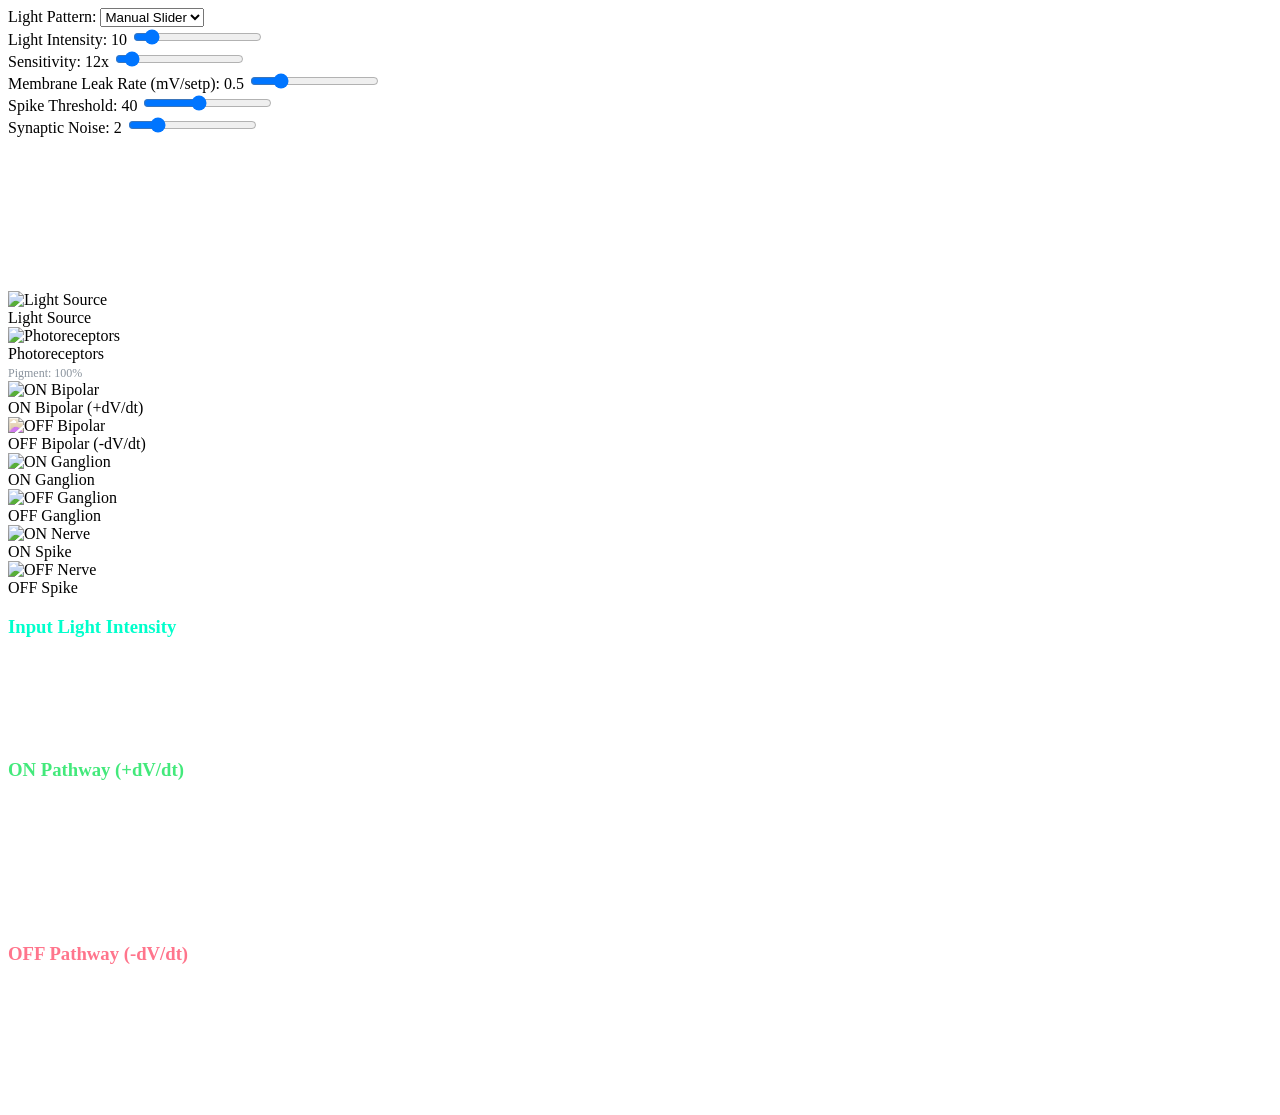
==== index.html @ 1fb70a1e "Create index.html" ====
<!DOCTYPE html>
<html lang="en">
<head>
    <meta charset="UTF-8">
    <meta name="viewport" content="width=device-width, initial-scale=1.0">
    <title>Neuromorphic-Viz | Retinal Dynamics</title>
    <link rel="stylesheet" href="css/styles.css">
</head>
<body>
    <div class="simulation-wrapper">
        <header class="controls">
            <div class="control-group">
                <label for="stimulus-type">Light Pattern:</label>
                <select id="stimulus-type">
                    <option value="manual">Manual Slider</option>
                    <option value="square">Square Wave</option>
                    <option value="sine">Sine Wave</option>
                    <option value="sawtooth">Sawtooth</option>
                </select>
            </div>
            <div class="control-group">
                <label for="intensity">Light Intensity: <span id="intensity-val">10</span></label>
                <input type="range" id="intensity" min="0" max="100" value="10">
            </div>
            <div class="control-group">
                <label for="gain">Sensitivity: <span id="gain-val">12</span>x</label>
                <input type="range" id="gain" min="1" max="50" step="1" value="5">
            </div>
            <div class="control-group">
                <label for="leak">Membrane Leak Rate (mV/setp): <span id="leak-val">0.5</span></label>
                <input type="range" id="leak" min="0" max="10" step="0.1" value="2">
            </div>
            <div class="control-group">
                <label for="threshold">Spike Threshold: <span id="threshold-val">40</span></label>
                <input type="range" id="threshold" min="30" max="150" value="80">
            </div>
            <div class="control-group">
                <label for="noise">Synaptic Noise: <span id="noise-val">2</span></label>
                <input type="range" id="noise" min="0" max="10" step="0.5" value="2">
            </div>
        </header>

        <main class="pipeline-container">
            <svg id="connection-lines" class="overlay-svg" xmlns="http://www.w3.org/2000/svg"></svg>

            <!-- Column 1 & 2 -->
            <div class="node source-node" id="node-led">
                <img src=".assets/bulb.jpg" alt="Light Source" id="img-led">
                <div class="label">Light Source</div>
            </div>
            
            <div class="node receptor-node" id="node-photoreceptor">
                <div class="fx-container" id="fx-photo"></div>
                <img src=".assets/photoreceptor_cells.jpg" alt="Photoreceptors" id="img-photo">
                <div class="label">Photoreceptors<br><span id="rhodopsin-val" style="color: #8b949e; font-size: 0.75rem;">Pigment: 100%</span></div>
            </div>

            <!-- Column 3 -->
            <div class="column-split">
                <div class="node bipolar-node" id="node-bipolar-on">
                    <img src=".assets/bipolar_cell.svg" alt="ON Bipolar" id="img-bipolar-on">
                    <div class="label">ON Bipolar (+dV/dt)</div>
                </div>
                <div class="node bipolar-node" id="node-bipolar-off">
                    <img src=".assets/bipolar_cell.svg" alt="OFF Bipolar" id="img-bipolar-off" style="filter: hue-rotate(180deg);">
                    <div class="label">OFF Bipolar (-dV/dt)</div>
                </div>
            </div>

            <!-- Column 4 -->
            <div class="column-split">
                <div class="node ganglion-node" id="node-ganglion-on">
                    <div class="fx-container" id="fx-ganglion-on"></div>
                    <img src=".assets/ganglion_cell.png" alt="ON Ganglion">
                    <div class="label">ON Ganglion</div>
                    <div class="fill-bar-container">
                        <div id="fill-on" class="fill-bar fill-on-color"></div>
                        <div id="thresh-on" class="threshold-line"></div>
                    </div>
                </div>
                <div class="node ganglion-node" id="node-ganglion-off">
                    <div class="fx-container" id="fx-ganglion-off"></div>
                    <img src=".assets/ganglion_cell.png" alt="OFF Ganglion">
                    <div class="label">OFF Ganglion</div>
                    <div class="fill-bar-container">
                        <div id="fill-off" class="fill-bar fill-off-color"></div>
                        <div id="thresh-off" class="threshold-line"></div>
                    </div>
                </div>
            </div>

            <!-- Column 5 -->
            <div class="column-split">
                <div class="node nerve-node" id="node-nerve-on">
                    <img src=".assets/optic_nerve.jpg" alt="ON Nerve">
                    <div class="label">ON Spike</div>
                </div>
                <div class="node nerve-node" id="node-nerve-off">
                    <img src=".assets/optic_nerve.jpg" alt="OFF Nerve">
                    <div class="label">OFF Spike</div>
                </div>
            </div>
        </main>

        <section class="graphs-wrapper">
            <div class="graph-box">
                <h3 style="color: #00ffcc;">Input Light Intensity</h3>
                <canvas id="graph-stimulus" width="800" height="80"></canvas>
            </div>
            <div class="graph-box">
                <h3 style="color: #43e97b;">ON Pathway (+dV/dt)</h3>
                <canvas id="graph-on" width="800" height="120"></canvas>
            </div>
            <div class="graph-box">
                <h3 style="color: #ff758c;">OFF Pathway (-dV/dt)</h3>
                <canvas id="graph-off" width="800" height="120"></canvas>
            </div>
        </section>
    </div>
    <script type="module" src="js/main.js"></script>
</body>
</html>
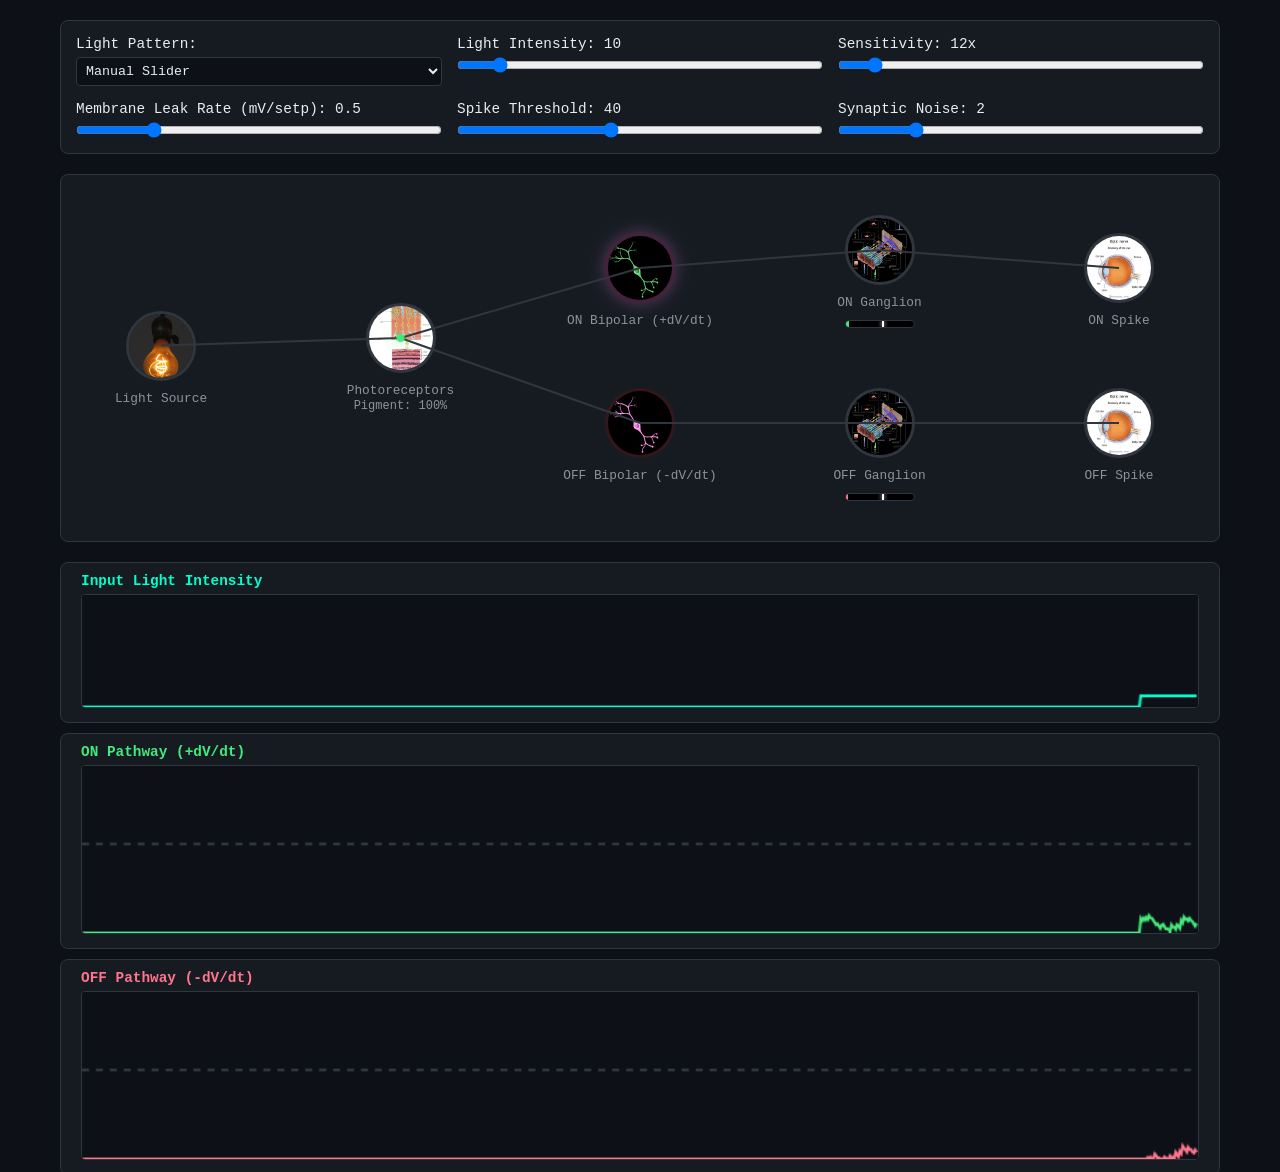
==== commit 7616da64: "Update index.html" ====
--- a/index.html
+++ b/index.html
@@ -58,11 +58,11 @@
             <!-- Column 3 -->
             <div class="column-split">
                 <div class="node bipolar-node" id="node-bipolar-on">
-                    <img src=".assets/bipolar_cell.svg" alt="ON Bipolar" id="img-bipolar-on">
+                    <img src=".assets/bipolar_cell.svg" alt="ON Bipolar" id="img-bipolar-on" style="filter: hue-rotate(180deg);">
                     <div class="label">ON Bipolar (+dV/dt)</div>
                 </div>
                 <div class="node bipolar-node" id="node-bipolar-off">
-                    <img src=".assets/bipolar_cell.svg" alt="OFF Bipolar" id="img-bipolar-off" style="filter: hue-rotate(180deg);">
+                    <img src=".assets/bipolar_cell.svg" alt="OFF Bipolar" id="img-bipolar-off">
                     <div class="label">OFF Bipolar (-dV/dt)</div>
                 </div>
             </div>
--- a/css/styles.css
+++ b/css/styles.css
@@ -0,0 +1,245 @@
+* {
+    box-sizing: border-box;
+    margin: 0;
+    padding: 0;
+}
+
+body {
+    font-family: monospace;
+    background-color: #0d1117;
+    color: #e6edf3;
+    overflow-x: hidden;
+    display: flex;
+    justify-content: center;
+}
+
+.simulation-wrapper {
+    display: flex;
+    flex-direction: column;
+    width: 100%;
+    max-width: 1200px;
+    height: 100vh;
+    padding: 20px;
+    gap: 20px;
+}
+
+.controls {
+    display: grid;
+    grid-template-columns: repeat(3, 1fr);
+    gap: 15px;
+    padding: 15px;
+    background: #161b22;
+    border: 1px solid #30363d;
+    border-radius: 8px;
+}
+
+select {
+    width: 100%;
+    padding: 5px;
+    background: #0d1117;
+    color: #e6edf3;
+    border: 1px solid #30363d;
+    border-radius: 4px;
+    cursor: pointer;
+    font-family: monospace;
+}
+
+.control-group {
+    display: flex;
+    flex-direction: column;
+    align-items: flex-start;
+    gap: 5px;
+    font-size: 0.9rem;
+}
+
+input[type="range"] {
+    width: 100%;
+    cursor: pointer;
+}
+
+.pipeline-container {
+    position: relative;
+    background: #161b22;
+    border: 1px solid #30363d;
+    border-radius: 8px;
+    padding: 40px 20px;
+    display: flex;
+    justify-content: space-between;
+    align-items: center;
+}
+
+.overlay-svg {
+    position: absolute;
+    top: 0;
+    left: 0;
+    width: 100%;
+    height: 100%;
+    pointer-events: none;
+    z-index: 10;
+}
+
+.column-split {
+    display: flex;
+    flex-direction: column;
+    gap: 60px;
+    z-index: 2;
+}
+
+.node {
+    display: flex;
+    flex-direction: column;
+    align-items: center;
+    gap: 10px;
+    width: 160px;
+    position: relative;
+    z-index: 2;
+}
+
+.node img {
+    width: 70px;
+    height: 70px;
+    border-radius: 50%;
+    object-fit: cover;
+    border: 3px solid #30363d;
+    background: #000;
+    transition: box-shadow 0.1s ease-out, border-color 0.1s ease-out, filter 0.1s linear;
+}
+
+.node .label {
+    text-align: center;
+    font-size: 0.8rem;
+    color: #8b949e;
+}
+
+.fx-container {
+    position: absolute;
+    top: 0;
+    left: 30px; 
+    width: 70px;
+    height: 70px;
+    border-radius: 50%;
+    pointer-events: none;
+    z-index: 5;
+    overflow: hidden;
+}
+
+.fill-bar-container {
+    position: relative;
+    width: 70px;
+    height: 8px;
+    background: #000;
+    border: 1px solid #30363d;
+    border-radius: 4px;
+    overflow: hidden;
+}
+
+.threshold-line {
+    position: absolute;
+    top: 0;
+    bottom: 0;
+    width: 2px;
+    background: #fff;
+    z-index: 10;
+    transition: left 0.1s linear;
+    box-shadow: 0 0 4px #fff;
+}
+
+.fill-bar {
+    position: absolute;
+    top: 0;
+    left: 0;
+    width: 0%;
+    height: 100%;
+    transition: width 0.05s linear;
+}
+
+.fill-on-color { background: #43e97b; }
+.fill-off-color { background: #ff758c; }
+
+.graphs-wrapper {
+    display: flex;
+    flex-direction: column;
+    gap: 10px;
+}
+
+.graph-box {
+    background: #161b22;
+    border: 1px solid #30363d;
+    border-radius: 8px;
+    padding: 10px 20px;
+}
+
+.graph-box h3 {
+    font-size: 0.9rem;
+    margin-bottom: 5px;
+}
+
+canvas {
+    background: #000;
+    border: 1px solid #30363d;
+    border-radius: 4px;
+    width: 100%;
+}
+
+/* Animations */
+.spike-on-glow img {
+    box-shadow: 0 0 20px 5px #43e97b, 0 0 40px 10px #43e97b !important;
+    border-color: #43e97b !important;
+}
+
+.spike-off-glow img {
+    box-shadow: 0 0 20px 5px #ff758c, 0 0 40px 10px #ff758c !important;
+    border-color: #ff758c !important;
+}
+
+.packet { fill: #00ffcc; filter: drop-shadow(0 0 4px #00ffcc); }
+.packet-on { fill: #43e97b; filter: drop-shadow(0 0 8px #43e97b); }
+.packet-off { fill: #ff758c; filter: drop-shadow(0 0 8px #ff758c); }
+
+.vesicle-on {
+    fill: #43e97b;
+    filter: drop-shadow(0 0 6px #43e97b);
+}
+.vesicle-off {
+    fill: #ff758c;
+    filter: drop-shadow(0 0 6px #ff758c);
+}
+
+.receptor-ripple {
+    position: absolute;
+    top: 50%;
+    left: 50%;
+    transform: translate(-50%, -50%);
+    width: 10px;
+    height: 10px;
+    border: 2px solid #00ffcc;
+    border-radius: 50%;
+    animation: ripple-out 0.4s ease-out forwards;
+}
+
+@keyframes ripple-out {
+    0% { width: 10px; height: 10px; opacity: 1; }
+    100% { width: 70px; height: 70px; opacity: 0; border-width: 0px; }
+}
+
+.micro-ripple {
+    position: absolute;
+    top: 10%;
+    left: 50%;
+    transform: translate(-50%, -50%);
+    width: 5px;
+    height: 5px;
+    background: rgba(255, 255, 255, 0.8);
+    border-radius: 50%;
+    animation: micro-ripple-out 0.3s ease-out forwards;
+}
+
+@keyframes micro-ripple-out {
+    0% { transform: translate(-50%, -50%) scale(1); opacity: 1; }
+    100% { transform: translate(-50%, -50%) scale(4); opacity: 0; }
+}
+
+.ion {
+    fill: #ff758c;
+    filter: drop-shadow(0 0 4px #ff758c);
+}
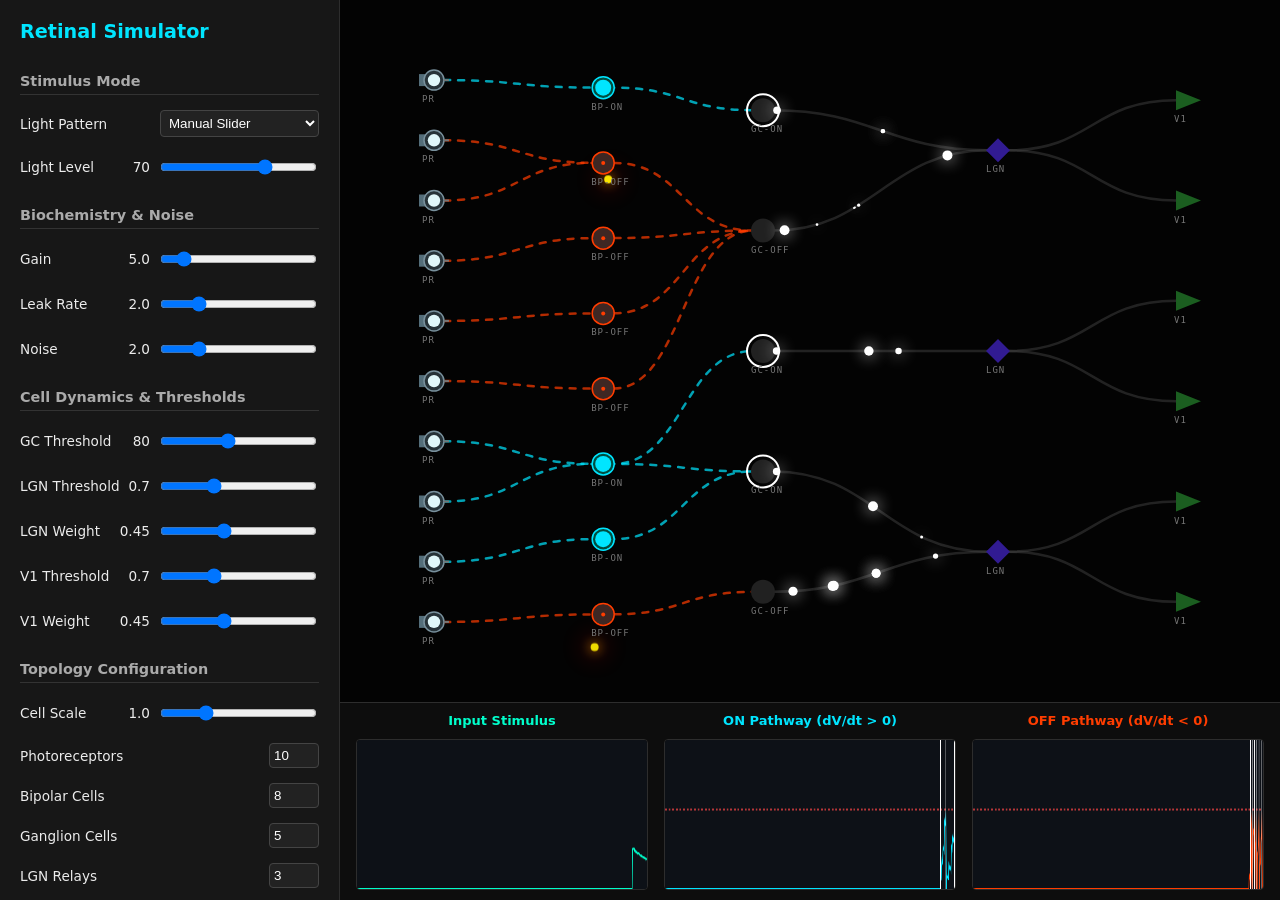
==== commit b89975b7: "update the UI and add rgb-to-events mode" ====
--- a/index.html
+++ b/index.html
@@ -1,122 +1,516 @@
-<!DOCTYPE html>
+<!doctype html>
 <html lang="en">
-<head>
-    <meta charset="UTF-8">
-    <meta name="viewport" content="width=device-width, initial-scale=1.0">
-    <title>Neuromorphic-Viz | Retinal Dynamics</title>
-    <link rel="stylesheet" href="css/styles.css">
-</head>
-<body>
-    <div class="simulation-wrapper">
-        <header class="controls">
-            <div class="control-group">
-                <label for="stimulus-type">Light Pattern:</label>
-                <select id="stimulus-type">
-                    <option value="manual">Manual Slider</option>
-                    <option value="square">Square Wave</option>
-                    <option value="sine">Sine Wave</option>
-                    <option value="sawtooth">Sawtooth</option>
-                </select>
-            </div>
-            <div class="control-group">
-                <label for="intensity">Light Intensity: <span id="intensity-val">10</span></label>
-                <input type="range" id="intensity" min="0" max="100" value="10">
-            </div>
-            <div class="control-group">
-                <label for="gain">Sensitivity: <span id="gain-val">12</span>x</label>
-                <input type="range" id="gain" min="1" max="50" step="1" value="5">
-            </div>
-            <div class="control-group">
-                <label for="leak">Membrane Leak Rate (mV/setp): <span id="leak-val">0.5</span></label>
-                <input type="range" id="leak" min="0" max="10" step="0.1" value="2">
-            </div>
-            <div class="control-group">
-                <label for="threshold">Spike Threshold: <span id="threshold-val">40</span></label>
-                <input type="range" id="threshold" min="30" max="150" value="80">
-            </div>
-            <div class="control-group">
-                <label for="noise">Synaptic Noise: <span id="noise-val">2</span></label>
-                <input type="range" id="noise" min="0" max="10" step="0.5" value="2">
-            </div>
-        </header>
-
-        <main class="pipeline-container">
-            <svg id="connection-lines" class="overlay-svg" xmlns="http://www.w3.org/2000/svg"></svg>
-
-            <!-- Column 1 & 2 -->
-            <div class="node source-node" id="node-led">
-                <img src=".assets/bulb.jpg" alt="Light Source" id="img-led">
-                <div class="label">Light Source</div>
-            </div>
-            
-            <div class="node receptor-node" id="node-photoreceptor">
-                <div class="fx-container" id="fx-photo"></div>
-                <img src=".assets/photoreceptor_cells.jpg" alt="Photoreceptors" id="img-photo">
-                <div class="label">Photoreceptors<br><span id="rhodopsin-val" style="color: #8b949e; font-size: 0.75rem;">Pigment: 100%</span></div>
-            </div>
-
-            <!-- Column 3 -->
-            <div class="column-split">
-                <div class="node bipolar-node" id="node-bipolar-on">
-                    <img src=".assets/bipolar_cell.svg" alt="ON Bipolar" id="img-bipolar-on" style="filter: hue-rotate(180deg);">
-                    <div class="label">ON Bipolar (+dV/dt)</div>
-                </div>
-                <div class="node bipolar-node" id="node-bipolar-off">
-                    <img src=".assets/bipolar_cell.svg" alt="OFF Bipolar" id="img-bipolar-off">
-                    <div class="label">OFF Bipolar (-dV/dt)</div>
-                </div>
-            </div>
-
-            <!-- Column 4 -->
-            <div class="column-split">
-                <div class="node ganglion-node" id="node-ganglion-on">
-                    <div class="fx-container" id="fx-ganglion-on"></div>
-                    <img src=".assets/ganglion_cell.png" alt="ON Ganglion">
-                    <div class="label">ON Ganglion</div>
-                    <div class="fill-bar-container">
-                        <div id="fill-on" class="fill-bar fill-on-color"></div>
-                        <div id="thresh-on" class="threshold-line"></div>
-                    </div>
-                </div>
-                <div class="node ganglion-node" id="node-ganglion-off">
-                    <div class="fx-container" id="fx-ganglion-off"></div>
-                    <img src=".assets/ganglion_cell.png" alt="OFF Ganglion">
-                    <div class="label">OFF Ganglion</div>
-                    <div class="fill-bar-container">
-                        <div id="fill-off" class="fill-bar fill-off-color"></div>
-                        <div id="thresh-off" class="threshold-line"></div>
-                    </div>
-                </div>
-            </div>
-
-            <!-- Column 5 -->
-            <div class="column-split">
-                <div class="node nerve-node" id="node-nerve-on">
-                    <img src=".assets/optic_nerve.jpg" alt="ON Nerve">
-                    <div class="label">ON Spike</div>
-                </div>
-                <div class="node nerve-node" id="node-nerve-off">
-                    <img src=".assets/optic_nerve.jpg" alt="OFF Nerve">
-                    <div class="label">OFF Spike</div>
-                </div>
-            </div>
-        </main>
+  <head>
+    <meta charset="UTF-8" />
+    <meta name="viewport" content="width=device-width, initial-scale=1.0" />
+    <title>Neuromorphic Retina Visualizer</title>
+    <style>
+      :root {
+        --bg: #0d0d0d;
+        --panel: #171717;
+        --text: #ececec;
+        --accent: #00e5ff;
+        --border: #2d2d2d;
+      }
+      * {
+        box-sizing: border-box;
+      }
+      body,
+      html {
+        margin: 0;
+        padding: 0;
+        width: 100vw;
+        height: 100vh;
+        background-color: var(--bg);
+        color: var(--text);
+        font-family:
+          system-ui,
+          -apple-system,
+          sans-serif;
+        overflow: hidden;
+      }
+      .app-container {
+        display: flex;
+        width: 100vw;
+        height: 100vh;
+      }
+
+      /* Sidebar */
+      #control-panel {
+        width: 340px;
+        flex-shrink: 0;
+        background-color: var(--panel);
+        padding: 20px;
+        border-right: 1px solid var(--border);
+        z-index: 10;
+        display: flex;
+        flex-direction: column;
+        gap: 15px;
+        overflow-y: auto;
+      }
+      h2,
+      h3 {
+        margin: 0;
+        color: var(--accent);
+      }
+      h2 {
+        font-size: 1.2rem;
+        margin-bottom: 5px;
+      }
+      h3 {
+        font-size: 0.9rem;
+        border-bottom: 1px solid #333;
+        padding-bottom: 5px;
+        color: #aaa;
+        margin-top: 10px;
+      }
+      .input-group {
+        display: flex;
+        justify-content: space-between;
+        align-items: center;
+      }
+      .input-group label {
+        font-size: 0.85rem;
+        display: flex;
+        justify-content: space-between;
+        width: 130px;
+      }
+      .input-group input[type='number'] {
+        width: 50px;
+        padding: 4px;
+        background: #222;
+        border: 1px solid #444;
+        color: white;
+        border-radius: 4px;
+      }
+      .input-group input[type='range'],
+      .input-group select {
+        flex-grow: 1;
+        margin-left: 10px;
+        background: #222;
+        color: white;
+        border: 1px solid #444;
+        padding: 4px;
+        border-radius: 4px;
+      }
+
+      /* Webcam DVS View */
+      #dvs-view {
+        position: relative;
+        width: 100%;
+        aspect-ratio: 4/3;
+        background: #000;
+        border-radius: 8px;
+        border: 1px solid var(--border);
+        overflow: hidden;
+        display: none;
+      }
+      #rawWebcam,
+      #heatmapCanvas {
+        position: absolute;
+        top: 0;
+        left: 0;
+        width: 100%;
+        height: 100%;
+        transform: scaleX(-1);
+        object-fit: cover;
+        transition: opacity 0.2s ease;
+      }
+      #heatmapCanvas {
+        pointer-events: none;
+        opacity: 0.85;
+        mix-blend-mode: screen;
+      }
+
+      /* Main Content */
+      #main-content {
+        flex: 1;
+        display: flex;
+        flex-direction: column;
+        min-width: 0;
+      }
+      #canvas-container {
+        flex: 1;
+        min-height: 0; /* Critical fix for flexbox overflow cropping */
+        position: relative;
+        background-color: #030303;
+        overflow: hidden;
+      }
+      svg {
+        width: 100%;
+        height: 100%;
+        display: block;
+      }
+
+      /* SVG Node & Edge Styling */
+      .edge {
+        fill: none;
+        stroke-linecap: round;
+      }
+      .edge-analog {
+        stroke-dasharray: 6, 8;
+        stroke-width: 2.5;
+        opacity: 0.7;
+      }
+      .edge-on {
+        stroke: #00e5ff;
+      }
+      .edge-off {
+        stroke: #ff3d00;
+      }
+      .edge-digital {
+        stroke: #424242;
+        stroke-width: 2.5;
+        opacity: 0.5;
+      }
+      .node-label {
+        font-size: 9px;
+        fill: #757575;
+        font-family: monospace;
+        pointer-events: none;
+        letter-spacing: 1px;
+      }
+
+      /* Smooth Threshold Accumulation Animation */
+      .accumulator {
+        transition:
+          stroke-dashoffset 0.1s ease-out,
+          stroke 0.2s ease-out;
+      }
+
+      /* Bottom Graphs - Scaled Proportionately */
+      .graphs-wrapper {
+        height: 22vh; /* Sizes dynamically relative to the window height */
+        min-height: 150px;
+        max-height: 250px;
+        flex-shrink: 0;
+        background: var(--bg);
+        border-top: 1px solid var(--border);
+        display: flex;
+        justify-content: space-between;
+        padding: 10px 16px;
+        gap: 16px;
+      }
+      .graph-box {
+        flex: 1;
+        display: flex;
+        flex-direction: column;
+        min-width: 0;
+      }
+      .graph-box h3 {
+        margin: 0 0 6px 0;
+        font-size: 13px;
+        text-align: center;
+        border: none;
+      }
+      .graph-box canvas {
+        width: 100%;
+        flex: 1;
+        min-height: 0; /* Prevents canvas from pushing boundaries */
+        background: #000;
+        border: 1px solid var(--border);
+        border-radius: 4px;
+      }
+
+      /* Particle FX - Enhanced Glow */
+      .ion {
+        fill: #ffea00; /* Brighter core */
+        pointer-events: none;
+        /* Stacked drop-shadows for a strong, bloom-like emissive glow */
+        filter: drop-shadow(0 0 5px #ff9e00) drop-shadow(0 0 12px #ff6d00);
+      }
+      .vesicle {
+        pointer-events: none;
+      }
+
+      .spike-flash {
+        position: absolute;
+        fill: none;
+        stroke-width: 2;
+        pointer-events: none;
+        animation: spikePulse 0.5s ease-out forwards;
+      }
+      @keyframes spikePulse {
+        0% {
+          transform: scale(1);
+          opacity: 1;
+          stroke-width: 4;
+        }
+        100% {
+          transform: scale(2.5);
+          opacity: 0;
+          stroke-width: 1;
+        }
+      }
+    </style>
+  </head>
+  <body>
+    <div class="app-container">
+      <div id="control-panel">
+        <h2>Retinal Simulator</h2>
+
+        <h3>Stimulus Mode</h3>
+        <div class="input-group">
+          <label>Light Pattern</label>
+          <select id="stimulus-type">
+            <option value="manual">Manual Slider</option>
+            <option value="square">Square Wave</option>
+            <option value="sine">Sine Wave</option>
+            <option value="sawtooth">Sawtooth Wave</option>
+            <option value="webcam">Webcam DVS</option>
+          </select>
+        </div>
+        <div class="input-group">
+          <label>Light Level <span id="val-intensity">70</span></label>
+          <input type="range" id="sim-light" min="0" max="100" value="70" />
+        </div>
+
+        <!-- Waveform Dynamic Settings -->
+        <div
+          id="wave-config"
+          style="display: none; flex-direction: column; gap: 10px"
+        >
+          <h3>Waveform Settings</h3>
+          <div class="input-group">
+            <label>Frequency (Hz) <span id="val-wave-freq">1.0</span></label>
+            <input
+              type="range"
+              id="wave-freq"
+              min="0.1"
+              max="10.0"
+              step="0.1"
+              value="1.0"
+            />
+          </div>
+          <div class="input-group">
+            <label>Min Light <span id="val-wave-min">0</span></label>
+            <input type="range" id="wave-min" min="0" max="100" value="0" />
+          </div>
+          <div class="input-group">
+            <label>Max Light <span id="val-wave-max">100</span></label>
+            <input type="range" id="wave-max" min="0" max="100" value="100" />
+          </div>
+          <div class="input-group" id="group-duty" style="display: none">
+            <label>Duty Cycle <span id="val-wave-duty">0.5</span></label>
+            <input
+              type="range"
+              id="wave-duty"
+              min="0.1"
+              max="0.9"
+              step="0.05"
+              value="0.5"
+            />
+          </div>
+        </div>
+
+        <!-- DVS Settings -->
+        <div id="dvs-view">
+          <video id="rawWebcam" autoplay playsinline muted></video>
+          <canvas id="heatmapCanvas"></canvas>
+        </div>
+        <canvas id="hiddenCanvas" style="display: none"></canvas>
+
+        <div
+          id="dvs-config"
+          style="display: none; flex-direction: column; gap: 10px"
+        >
+          <h3>DVS Settings</h3>
+          <div class="input-group">
+            <label>Display Mode</label>
+            <select id="dvs-display">
+              <option value="overlay">Overlay</option>
+              <option value="raw">Raw Video</option>
+              <option value="heat">Heatmap Only</option>
+            </select>
+          </div>
+          <div class="input-group">
+            <label>Palette</label>
+            <select id="dvs-palette">
+              <option value="fire">Fire</option>
+              <option value="classic">Classic (Red/Blue)</option>
+              <option value="matrix">Matrix</option>
+              <option value="ghost">Ghost</option>
+            </select>
+          </div>
+          <div class="input-group">
+            <label>Noise Floor <span id="val-dvs-noise">15</span></label>
+            <input type="range" id="dvs-noise" min="2" max="50" value="15" />
+          </div>
+          <div class="input-group">
+            <label>Velocity Gain <span id="val-dvs-vel">20.0</span></label>
+            <input
+              type="range"
+              id="dvs-vel"
+              min="1"
+              max="50"
+              step="0.5"
+              value="20"
+            />
+          </div>
+          <div class="input-group">
+            <label>Trail Decay <span id="val-dvs-trail">0.50</span></label>
+            <input
+              type="range"
+              id="dvs-trail"
+              min="0"
+              max="0.99"
+              step="0.01"
+              value="0.85"
+            />
+          </div>
+        </div>
+
+        <h3>Biochemistry & Noise</h3>
+        <div class="input-group">
+          <label>Gain <span id="val-gain">5.0</span></label>
+          <input
+            type="range"
+            id="sim-gain"
+            min="1"
+            max="50"
+            step="0.5"
+            value="5"
+          />
+        </div>
+        <div class="input-group">
+          <label>Leak Rate <span id="val-leak">2.0</span></label>
+          <input
+            type="range"
+            id="sim-leak"
+            min="0"
+            max="10"
+            step="0.1"
+            value="2"
+          />
+        </div>
+        <div class="input-group">
+          <label>Noise <span id="val-noise">2.0</span></label>
+          <input
+            type="range"
+            id="sim-noise"
+            min="0"
+            max="10"
+            step="0.5"
+            value="2"
+          />
+        </div>
+
+        <h3>Cell Dynamics & Thresholds</h3>
+        <div class="input-group">
+          <label>GC Threshold <span id="val-thresh-gc">80</span></label>
+          <input type="range" id="thresh-gc" min="30" max="150" value="80" />
+        </div>
+        <div class="input-group">
+          <label>LGN Threshold <span id="val-thresh-lgn">0.7</span></label>
+          <input
+            type="range"
+            id="thresh-lgn"
+            min="0.1"
+            max="2.0"
+            step="0.1"
+            value="0.7"
+          />
+        </div>
+        <div class="input-group">
+          <label>LGN Weight <span id="val-weight-lgn">0.45</span></label>
+          <input
+            type="range"
+            id="weight-lgn"
+            min="0.1"
+            max="1.0"
+            step="0.05"
+            value="0.45"
+          />
+        </div>
+        <div class="input-group">
+          <label>V1 Threshold <span id="val-thresh-v1">0.7</span></label>
+          <input
+            type="range"
+            id="thresh-v1"
+            min="0.1"
+            max="2.0"
+            step="0.1"
+            value="0.7"
+          />
+        </div>
+        <div class="input-group">
+          <label>V1 Weight <span id="val-weight-v1">0.45</span></label>
+          <input
+            type="range"
+            id="weight-v1"
+            min="0.1"
+            max="1.0"
+            step="0.05"
+            value="0.45"
+          />
+        </div>
+
+        <h3>Topology Configuration</h3>
+        <div class="input-group">
+          <label>Cell Scale <span id="val-scale">1.0</span></label>
+          <input
+            type="range"
+            id="sim-scale"
+            min="0.5"
+            max="2.5"
+            step="0.1"
+            value="1.0"
+          />
+        </div>
+        <div class="input-group">
+          <label>Photoreceptors</label
+          ><input type="number" id="count-pr" min="2" max="30" value="10" />
+        </div>
+        <div class="input-group">
+          <label>Bipolar Cells</label
+          ><input type="number" id="count-bp" min="2" max="30" value="8" />
+        </div>
+        <div class="input-group">
+          <label>Ganglion Cells</label
+          ><input type="number" id="count-gc" min="1" max="20" value="5" />
+        </div>
+        <div class="input-group">
+          <label>LGN Relays</label
+          ><input type="number" id="count-lgn" min="1" max="10" value="3" />
+        </div>
+        <div class="input-group">
+          <label>V1 Cortex</label
+          ><input type="number" id="count-v1" min="1" max="15" value="6" />
+        </div>
+      </div>
+
+      <div id="main-content">
+        <div id="canvas-container">
+          <svg id="network-svg">
+            <defs>
+              <radialGradient id="spike-grad" cx="50%" cy="50%" r="50%">
+                <stop offset="0%" stop-color="#FFF" />
+                <stop offset="100%" stop-color="rgba(255, 255, 255, 0)" />
+              </radialGradient>
+            </defs>
+            <g id="layer-edges"></g>
+            <g id="layer-fx"></g>
+            <g id="layer-nodes"></g>
+            <g id="layer-spikes"></g>
+          </svg>
+        </div>
 
         <section class="graphs-wrapper">
-            <div class="graph-box">
-                <h3 style="color: #00ffcc;">Input Light Intensity</h3>
-                <canvas id="graph-stimulus" width="800" height="80"></canvas>
-            </div>
-            <div class="graph-box">
-                <h3 style="color: #43e97b;">ON Pathway (+dV/dt)</h3>
-                <canvas id="graph-on" width="800" height="120"></canvas>
-            </div>
-            <div class="graph-box">
-                <h3 style="color: #ff758c;">OFF Pathway (-dV/dt)</h3>
-                <canvas id="graph-off" width="800" height="120"></canvas>
-            </div>
+          <div class="graph-box">
+            <h3 style="color: #00ffcc">Input Stimulus</h3>
+            <canvas id="graph-stimulus" width="800" height="150"></canvas>
+          </div>
+          <div class="graph-box">
+            <h3 style="color: #00e5ff">ON Pathway (dV/dt > 0)</h3>
+            <canvas id="graph-on" width="800" height="150"></canvas>
+          </div>
+          <div class="graph-box">
+            <h3 style="color: #ff3d00">OFF Pathway (dV/dt < 0)</h3>
+            <canvas id="graph-off" width="800" height="150"></canvas>
+          </div>
         </section>
+      </div>
     </div>
-    <script type="module" src="js/main.js"></script>
-</body>
+    <script type="module" src="js/main.js?v=11.0"></script>
+  </body>
 </html>
